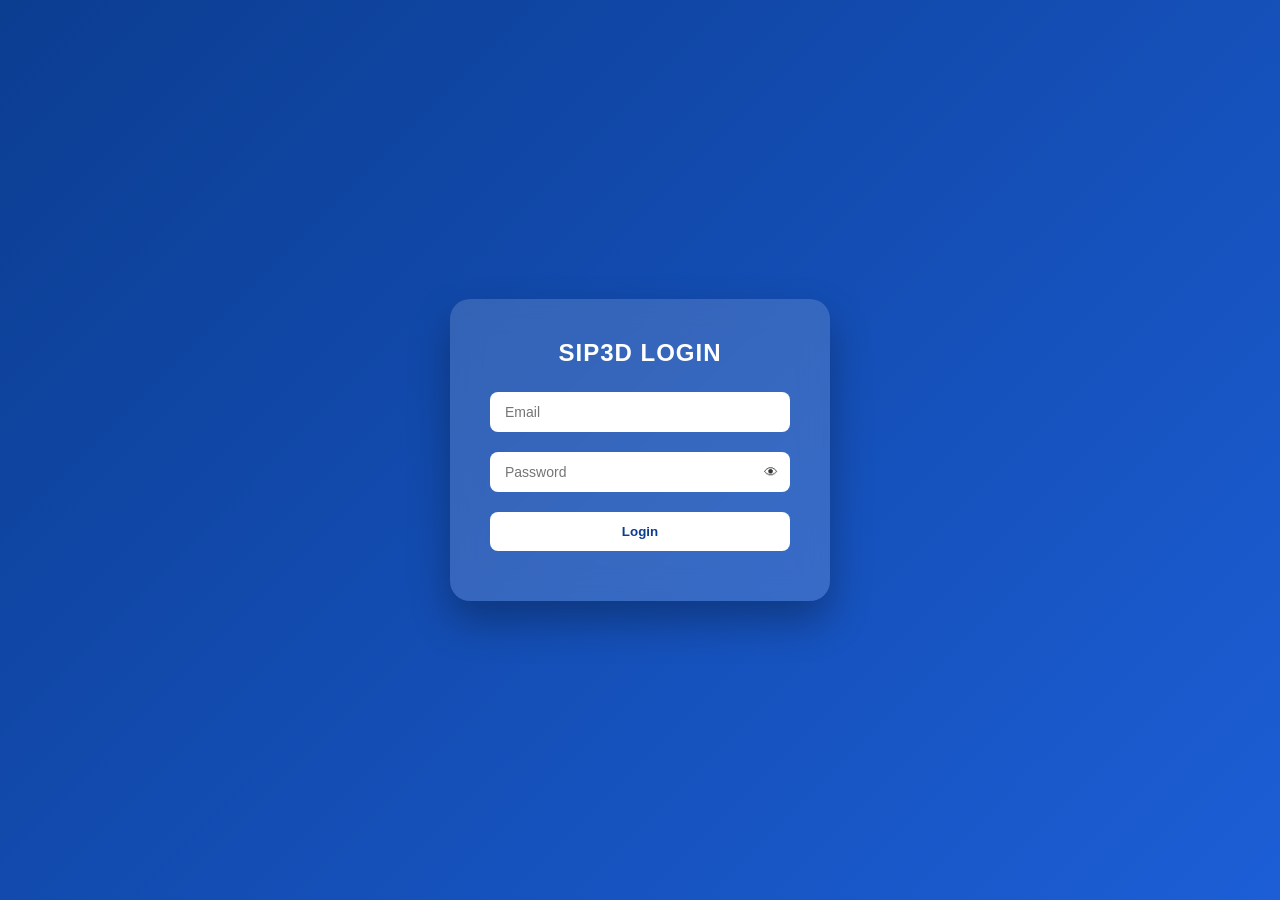
==== dokumen.html @ a33a57d1 "Add files via upload" ====
<!DOCTYPE html>

<html lang="id">
<head>
<meta charset="UTF-8">
<meta name="viewport" content="width=device-width, initial-scale=1.0">
<title>Dokumen Perda - SIP3D</title>

<link rel="stylesheet" href="https://cdnjs.cloudflare.com/ajax/libs/font-awesome/6.5.0/css/all.min.css">
<link rel="stylesheet" href="css/layout.css">
<link rel="stylesheet" href="css/theme.css">
<link rel="stylesheet" href="css/dokumen.css">
<link rel="icon" type="image/png" href="logo.png">
</head>

<body>

<script src="auth.js"></script>

<div class="overlay" id="overlay" onclick="closeSidebarMobile()"></div>

<div class="container">

  <aside class="sidebar">
    <div class="logo-section">
      <img src="logo.png">
      <h2 class="logo-text">SIP3D</h2>
    </div>

<ul>
  <li><a href="index.html"><i class="fas fa-chart-line"></i><span>Dashboard</span></a></li>
  <li><a href="kegiatan.html"><i class="fas fa-list"></i><span>Data Kegiatan</span></a></li>
  <li><a href="input.html"><i class="fas fa-plus-circle"></i><span>Input Kegiatan</span></a></li>
  <li class="active"><a href="dokumen.html"><i class="fas fa-folder-open"></i><span>Dokumen Perda</span></a></li>
</ul>

  </aside>

  <main class="main-content page-wrapper">

<div class="topbar">
  <button class="toggle-btn" onclick="toggleSidebar()">
    <i class="fas fa-bars"></i>
  </button>

  <h1>Dokumen Peraturan Daerah</h1>

  <div class="profile-dropdown">
    <div class="profile-trigger" onclick="toggleProfile(event)">
      <i class="fas fa-user-circle"></i>
      <span id="loggedUser"></span>
      <i class="fas fa-chevron-down"></i>
    </div>

    <div class="profile-menu" id="profileMenu">
      <a href="#" onclick="logout()">
        <i class="fas fa-sign-out-alt"></i> Logout
      </a>
    </div>
  </div>
</div>

<!-- FILTER -->
<div class="dokumen-filter">
  <input type="text" id="searchPerda" placeholder="Cari nama perda / nomor..." />
  <select id="filterTahun">
    <option value="">Semua Tahun</option>
  </select>
</div>

<!-- GRID LIST -->
<div class="dokumen-grid" id="dokumenGrid"></div>

  </main>
</div>

<script src="layout.js"></script>

<script>

const API_URL = "https://script.google.com/macros/s/AKfycbziTjfC3Sh0jor3rLIeUkseqQ6EUIfNjDorS8WQsSuiVsbgH27N0VyO822ezRlz_X-RQw/exec?mode=get_perda";

let DATA_PERDA = [];
let filteredData = [];

function showSkeleton(){

  const grid = document.getElementById("dokumenGrid");
  grid.innerHTML = "";

  for(let i=0;i<6;i++){
    grid.innerHTML += `
      <div class="skeleton-card">
        <div class="skeleton icon"></div>
        <div class="skeleton title"></div>
        <div class="skeleton text"></div>
        <div class="skeleton button"></div>
      </div>
    `;
  }
}

async function loadPerda() {

  showSkeleton(); // 🔥 TARUH DI SINI

  try {
    const response = await fetch(API_URL);
    DATA_PERDA = await response.json();
    filteredData = [...DATA_PERDA];

    initFilter();
    renderPerda(DATA_PERDA);

  } catch (error) {
    console.error("Gagal load perda:", error);
  }
}
document.addEventListener("DOMContentLoaded", () => {
  loadPerda();
});

function renderPerda(data){

  const grid = document.getElementById("dokumenGrid");
  grid.innerHTML = "";

  // ===== EMPTY STATE =====
  if (data.length === 0) {
    grid.innerHTML = `
      <div class="empty-state">
        <i class="fas fa-folder-open"></i>
        <h3>Tidak ditemukan</h3>
        <p>Data perda tidak sesuai dengan pencarian kamu.</p>
      </div>
    `;
    return;
  }

  data.forEach((perda)=>{
    grid.innerHTML += `
      <div class="dokumen-card">
        <div class="dokumen-icon">
  <svg width="60" height="60" viewBox="0 0 24 24" fill="#dc2626">
    <path d="M6 2h7l5 5v15a2 2 0 0 1-2 2H6a2 2 0 0 1-2-2V4a2 2 0 0 1 2-2z"/>
  </svg>
</div>
        <h3>${perda.judul}</h3>
        <p>Perda No ${perda.nomor} Tahun ${perda.tahun}</p>
        <span class="badge">${perda.kategori}</span>
        <a href="${perda.file}" target="_blank" class="btn-lihat">
          Lihat Dokumen
        </a>
      </div>
    `;
  });

  const cards = document.querySelectorAll(".dokumen-card");
  cards.forEach((card, i) => {
    setTimeout(() => {
      card.classList.add("show");
    }, i * 50);
  });
}

function initFilter(){

const tahunSet = new Set();
DATA_PERDA.forEach(p=>tahunSet.add(p.tahun));

const select = document.getElementById("filterTahun");

[...tahunSet].sort().forEach(t=>{
select.innerHTML += `<option value="${t}">${t}</option>`;
});

document.getElementById("searchPerda")
.addEventListener("input",applyFilter);

select.addEventListener("change",applyFilter);

}

function applyFilter(){

  const search = document.getElementById("searchPerda")
                 .value
                 .toLowerCase()
                 .trim();   // 🔥 penting

  const tahun = document.getElementById("filterTahun").value;

  filteredData = DATA_PERDA.filter(p=>{

    const matchSearch =
      search === "" ||   // kalau kosong tampil semua
      p.judul.toLowerCase().includes(search) ||
      String(p.nomor).includes(search);

    const matchTahun =
      tahun === "" || p.tahun === tahun;

    return matchSearch && matchTahun;

  });

  renderPerda(filteredData);
}

</script>

</body>
</html>
---- css/layout.css ----
/* ============================= */
/* GLOBAL RESET */
/* ============================= */
* {
  margin: 0;
  padding: 0;
  box-sizing: border-box;
  font-family: 'Inter', 'Segoe UI', sans-serif;
}

html, body {
  height: 100%;
}

body {
  background: #f1f4f9;
  color: #2c3e50;
  overflow-x: hidden;
}

/* ============================= */
/* LAYOUT CONTAINER */
/* ============================= */
.container {
  display: flex;
  min-height: 100vh;
}

/* ============================= */
/* SIDEBAR */
/* ============================= */
.sidebar {
  position: fixed;
  top: 0;
  left: 0;
  height: 100vh;
  width: 260px;
  color: #fff;
  padding: 30px 20px;
  display: flex;
  flex-direction: column;
  overflow: hidden;

  transition: width 0.35s cubic-bezier(.4,0,.2,1);
}

/* Collapse */
body.sidebar-collapsed .sidebar {
  width: 85px;
}

/* ============================= */
/* LOGO */
/* ============================= */
.logo-section {
  text-align: center;
  margin-bottom: 40px;
}

.logo-section img {
  width: 60px;
  margin-bottom: 10px;
}

.logo-text {
  white-space: nowrap;
  transition: opacity 0.25s ease, transform 0.25s ease;
}

body.sidebar-collapsed .logo-text {
  opacity: 0;
  transform: translateX(-10px);
}

/* ============================= */
/* MENU */
/* ============================= */
.sidebar ul {
  list-style: none;
  flex: 1;
}

.sidebar ul li {
  margin-bottom: 12px;
}

.sidebar ul li a {
  text-decoration: none;
  color: white;
  padding: 12px 15px;
  display: flex;
  align-items: center;
  gap: 15px;
  border-radius: 10px;
  white-space: nowrap;
  transition: background 0.3s ease;
}

.sidebar ul li.active a,
.sidebar ul li a:hover {
  background: rgba(255,255,255,0.15);
}

.sidebar ul li a i {
  width: 20px;
  min-width: 20px;
  text-align: center;
}

.sidebar ul li a span {
  transition: opacity 0.25s ease, transform 0.25s ease;
}

body.sidebar-collapsed .sidebar ul li a span {
  opacity: 0;
  transform: translateX(-10px);
}

/* ============================= */
/* MAIN CONTENT */
/* ============================= */
.main-content {
  margin-left: 260px;
  width: 100%;
  padding: 40px;
  min-height: 100vh;
  transition: margin-left 0.35s cubic-bezier(.4,0,.2,1);
}

body.sidebar-collapsed .main-content {
  margin-left: 85px;
}

/* ============================= */
/* TOPBAR */
/* ============================= */
.topbar {
  display: flex;
  align-items: center;
  justify-content: space-between; /* penting */
  gap: 20px;
  position: relative;
  z-index: 10;
}

.topbar h1 {
  font-size: 26px;
  font-weight: 600;
  color: #0b3d91;
}

.toggle-btn {
  background: #fff;
  border: none;
  padding: 10px 15px;
  border-radius: 10px;
  cursor: pointer;
  box-shadow: 0 4px 12px rgba(0,0,0,0.08);
  transition: transform 0.2s ease;
}

.toggle-btn:hover {
  transform: scale(1.05);
}

/* ================= MODERN ENHANCEMENT ================= */

.main-content {
  background: var(--bg-main);
}

.card,
.form-card,
.table-container,
.chart-container {
  background: var(--bg-card);
  border-radius: var(--radius);
  box-shadow: var(--shadow-soft);
  transition: var(--transition);
}

.card:hover,
.table-container:hover,
.chart-container:hover {
  box-shadow: var(--shadow-hover);
  transform: translateY(-4px);
}

.topbar {
  background: white;
  padding: 20px 25px;
  border-radius: var(--radius);
  box-shadow: var(--shadow-soft);
}

.topbar h1 {
  color: var(--primary-dark);
  font-weight: 600;
}

button {
  border-radius: 10px;
  transition: var(--transition);
}

button:hover {
  transform: translateY(-2px);
}

.sidebar {
  box-shadow: 5px 0 30px rgba(0,0,0,0.15);
}

.sidebar {
  backdrop-filter: blur(20px);
  background: linear-gradient(180deg,#4f46e5,#312e81);
}

.sidebar ul li a {
  position: relative;
  overflow: hidden;
}

.sidebar ul li a::before {
  content:"";
  position:absolute;
  left:0;
  top:0;
  height:100%;
  width:4px;
  background: var(--accent);
  transform: scaleY(0);
  transition: var(--transition);
}

.sidebar ul li.active a::before,
.sidebar ul li a:hover::before {
  transform: scaleY(1);
}

.sidebar ul li a {
  font-weight: 500;
}

.sidebar ul li.active a {
  background: rgba(255,255,255,0.2);
}

.topbar {
  backdrop-filter: blur(20px);
  background: var(--bg-glass);
  border: 1px solid rgba(255,255,255,0.4);
  box-shadow: var(--shadow-soft);
  border-radius: var(--radius-lg);
}

body {
  animation: fadePage 0.5s ease;
}

@keyframes fadePage {
  from { opacity:0; transform:translateY(10px); }
  to { opacity:1; transform:translateY(0); }
}

/* ===== PAGE TRANSITION ===== */
.page-wrapper {
  animation: pageFade 0.4s ease;
}

@keyframes pageFade {
  from {
    opacity: 0;
    transform: translateY(10px);
  }
  to {
    opacity: 1;
    transform: translateY(0);
  }
}

/* ===== PROFILE DROPDOWN ===== */
.profile-dropdown {
  margin-left: auto;
  position: relative;
}

.profile-trigger {
  display: flex;
  align-items: center;
  gap: 8px;
  background: white;
  padding: 8px 14px;
  border-radius: 10px;
  cursor: pointer;
  box-shadow: var(--shadow-soft);
  transition: var(--transition);
}

.profile-trigger:hover {
  transform: translateY(-2px);
}

.profile-menu {
  position: absolute;      /* BALIK ke absolute */
  top: 110%;               /* tepat di bawah tombol */
  right: 0;
  width: 170px;

  background: white;
  border-radius: 14px;
  box-shadow: 0 25px 70px rgba(0,0,0,0.25);
  padding: 10px 0;

  opacity: 0;
  visibility: hidden;
  transform: translateY(10px);
  transition: 0.25s ease;
  z-index: 999;
}

.profile-menu.active {
  opacity: 1;
  visibility: visible;
  transform: translateY(0);
}

.profile-menu a {
  display: flex;
  align-items: center;
  gap: 10px;
  padding: 10px 15px;
  text-decoration: none;
  color: #2c3e50;
  font-size: 14px;
}

.profile-menu a:hover {
  background: #f4f6fb;
}

.profile-menu .divider {
  height: 1px;
  background: #eee;
  margin: 8px 0;
}

/* ============================= */
/* MOBILE RESPONSIVE */
/* ============================= */
@media (max-width: 992px) {

  .sidebar {
    transform: translateX(-100%);
    position: fixed;
    z-index: 9999;
  }

  body.sidebar-open .sidebar {
    transform: translateX(0);
  }

  .overlay {
    position: fixed;
    inset: 0;
    background: rgba(0,0,0,0.4);
    backdrop-filter: blur(4px);
    display: none;
    z-index: 9998;
  }

  body.sidebar-open .overlay {
    display: block;
  }

  .main-content {
    margin-left: 0 !important;
    padding: 20px;
  }

}

@media (max-width: 768px) {

  .topbar {
    padding: 15px;
  }

  .topbar h1 {
    font-size: 18px;
  }

  .profile-trigger span {
    display: none; /* sembunyikan nama user di HP */
  }

}

/* ============================= */
/* MOBILE BOTTOM NAV */
/* ============================= */
.mobile-nav {
  position: fixed;
  bottom: 0;
  left: 0;
  width: 100%;
  height: 65px;
  background: white;
  display: none;
  justify-content: space-around;
  align-items: center;
  box-shadow: 0 -5px 25px rgba(0,0,0,0.1);
  z-index: 9999;
}

.mobile-nav a {
  text-decoration: none;
  color: #64748b;
  display: flex;
  flex-direction: column;
  align-items: center;
  font-size: 12px;
  transition: 0.2s ease;
}

.mobile-nav a i {
  font-size: 18px;
  margin-bottom: 4px;
}

.mobile-nav a.active {
  color: var(--primary);
}

@media (max-width: 992px) {
  .mobile-nav {
    display: flex;
  }

  .sidebar {
    display: none;
  }

  .main-content {
    margin-left: 0 !important;
    padding-bottom: 90px; /* space untuk nav */
  }
}

.fab {
  position: fixed;
  bottom: 90px;
  right: 20px;
  width: 55px;
  height: 55px;
  background: linear-gradient(135deg,var(--primary),var(--primary-dark));
  color: white;
  border-radius: 50%;
  display: none;
  align-items: center;
  justify-content: center;
  font-size: 20px;
  box-shadow: 0 10px 30px rgba(0,0,0,0.3);
  z-index: 9999;
  transition: 0.2s ease;
}

.fab:hover {
  transform: scale(1.1);
}

@media (max-width: 992px) {
  .fab {
    display: flex;
  }
}
---- css/theme.css ----
:root {
  --primary: #4f46e5;
  --primary-dark: #312e81;
  --accent: #22d3ee;

  --bg-main: #f8fafc;
  --bg-glass: rgba(255,255,255,0.6);

  --text-main: #0f172a;
  --text-light: #64748b;

  --radius: 18px;
  --radius-lg: 24px;

  --shadow-soft: 0 10px 40px rgba(0,0,0,0.08);
  --shadow-strong: 0 20px 60px rgba(0,0,0,0.12);

  --transition: all 0.35s cubic-bezier(.4,0,.2,1);
}

body {
  background: linear-gradient(135deg,#eef2ff,#f8fafc);
  color: var(--text-main);
}
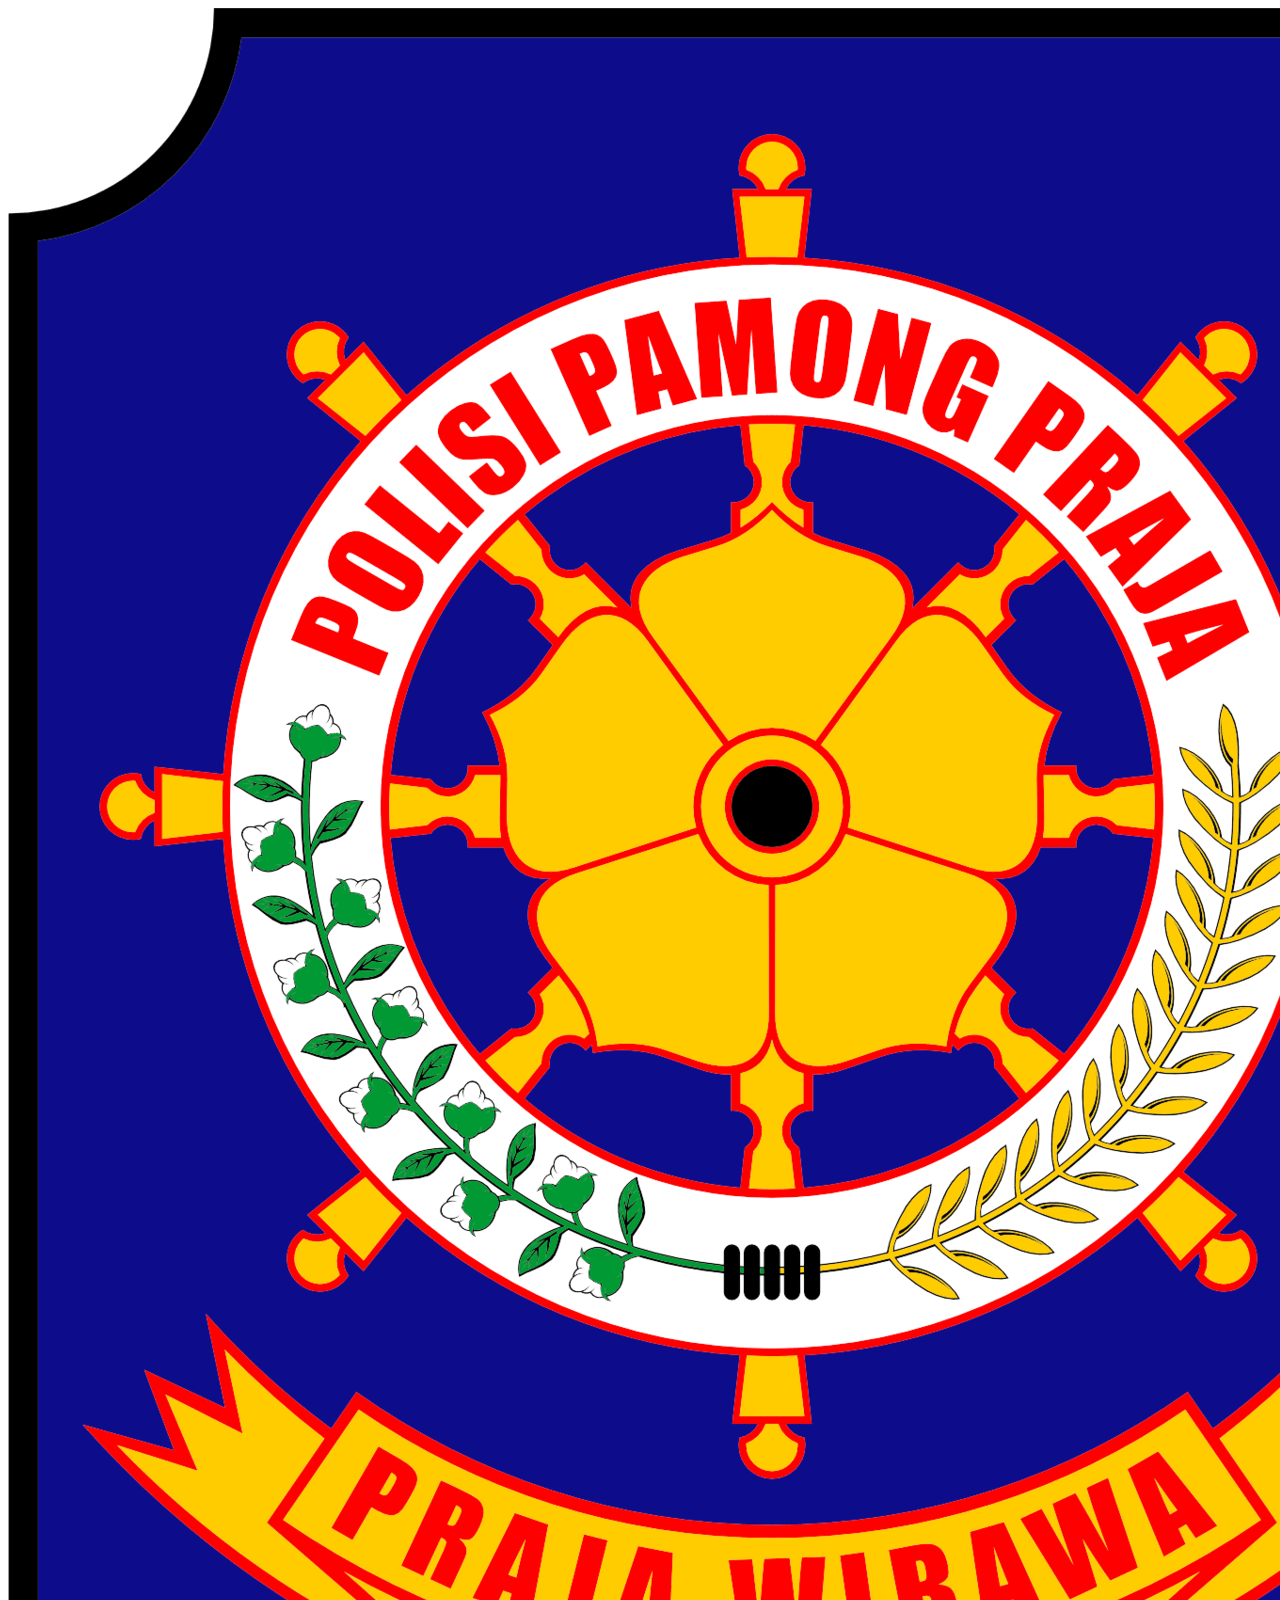
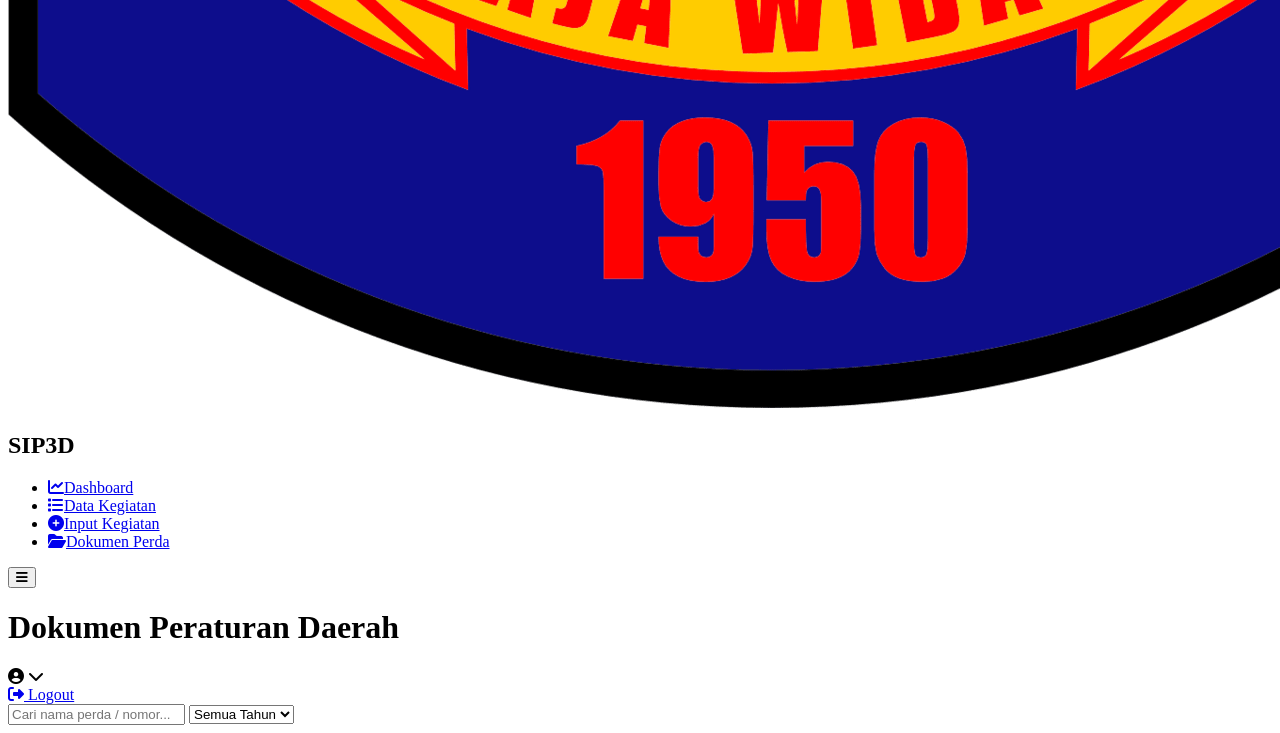
==== commit 0c78e006: "Add files via upload" ====
--- a/dokumen.html
+++ b/dokumen.html
@@ -15,13 +15,13 @@
 
 <body>
 
-<script src="auth.js"></script>
+<script src="js/auth.js"></script>
 
 <div class="overlay" id="overlay" onclick="closeSidebarMobile()"></div>
 
 <div class="container">
 
-  <aside class="sidebar">
+  <div id="sidebar">
     <div class="logo-section">
       <img src="logo.png">
       <h2 class="logo-text">SIP3D</h2>
@@ -34,11 +34,11 @@
   <li class="active"><a href="dokumen.html"><i class="fas fa-folder-open"></i><span>Dokumen Perda</span></a></li>
 </ul>
 
-  </aside>
+  </div>
 
   <main class="main-content page-wrapper">
 
-<div class="topbar">
+<div id="topbar">
   <button class="toggle-btn" onclick="toggleSidebar()">
     <i class="fas fa-bars"></i>
   </button>
@@ -74,8 +74,7 @@
   </main>
 </div>
 
-<script src="layout.js"></script>
-
+<div id="bottomnav"></div>
 <script>
 
 const API_URL = "https://script.google.com/macros/s/AKfycbziTjfC3Sh0jor3rLIeUkseqQ6EUIfNjDorS8WQsSuiVsbgH27N0VyO822ezRlz_X-RQw/exec?mode=get_perda";
@@ -207,7 +206,13 @@
   renderPerda(filteredData);
 }
 
+
 </script>
+
+
+<script src="js/layout.js"></script>
+<script src="js/loader.js"></script>
+<script src="js/script.js"></script>
 
 </body>
 </html>
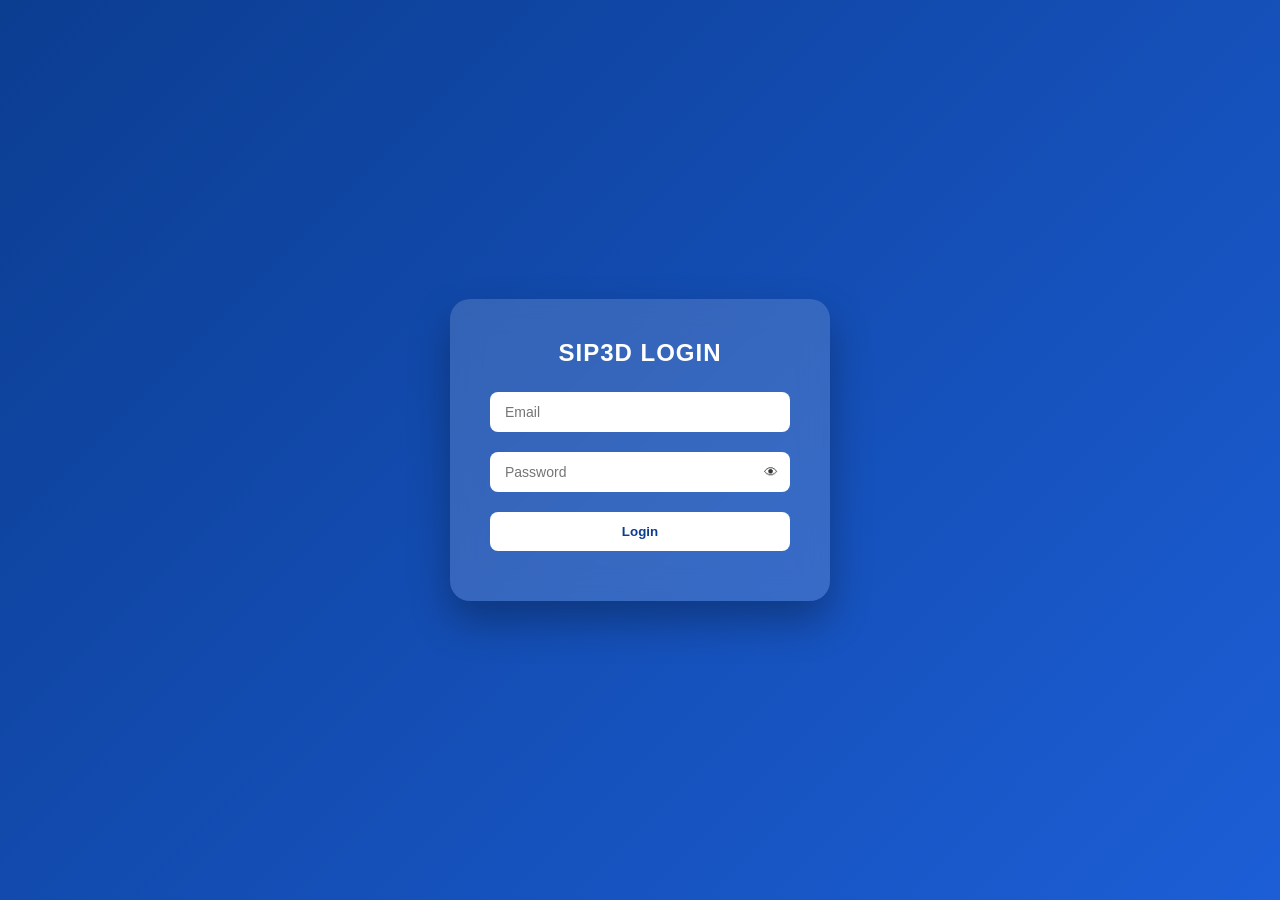
==== commit 60f9850c: "fix login system SIP3D" ====
--- a/dokumen.html
+++ b/dokumen.html
@@ -1,218 +1,218 @@
-<!DOCTYPE html>
-
-<html lang="id">
-<head>
-<meta charset="UTF-8">
-<meta name="viewport" content="width=device-width, initial-scale=1.0">
-<title>Dokumen Perda - SIP3D</title>
-
-<link rel="stylesheet" href="https://cdnjs.cloudflare.com/ajax/libs/font-awesome/6.5.0/css/all.min.css">
-<link rel="stylesheet" href="css/layout.css">
-<link rel="stylesheet" href="css/theme.css">
-<link rel="stylesheet" href="css/dokumen.css">
-<link rel="icon" type="image/png" href="logo.png">
-</head>
-
-<body>
-
-<script src="js/auth.js"></script>
-
-<div class="overlay" id="overlay" onclick="closeSidebarMobile()"></div>
-
-<div class="container">
-
-  <div id="sidebar">
-    <div class="logo-section">
-      <img src="logo.png">
-      <h2 class="logo-text">SIP3D</h2>
-    </div>
-
-<ul>
-  <li><a href="index.html"><i class="fas fa-chart-line"></i><span>Dashboard</span></a></li>
-  <li><a href="kegiatan.html"><i class="fas fa-list"></i><span>Data Kegiatan</span></a></li>
-  <li><a href="input.html"><i class="fas fa-plus-circle"></i><span>Input Kegiatan</span></a></li>
-  <li class="active"><a href="dokumen.html"><i class="fas fa-folder-open"></i><span>Dokumen Perda</span></a></li>
-</ul>
-
-  </div>
-
-  <main class="main-content page-wrapper">
-
-<div id="topbar">
-  <button class="toggle-btn" onclick="toggleSidebar()">
-    <i class="fas fa-bars"></i>
-  </button>
-
-  <h1>Dokumen Peraturan Daerah</h1>
-
-  <div class="profile-dropdown">
-    <div class="profile-trigger" onclick="toggleProfile(event)">
-      <i class="fas fa-user-circle"></i>
-      <span id="loggedUser"></span>
-      <i class="fas fa-chevron-down"></i>
-    </div>
-
-    <div class="profile-menu" id="profileMenu">
-      <a href="#" onclick="logout()">
-        <i class="fas fa-sign-out-alt"></i> Logout
-      </a>
-    </div>
-  </div>
-</div>
-
-<!-- FILTER -->
-<div class="dokumen-filter">
-  <input type="text" id="searchPerda" placeholder="Cari nama perda / nomor..." />
-  <select id="filterTahun">
-    <option value="">Semua Tahun</option>
-  </select>
-</div>
-
-<!-- GRID LIST -->
-<div class="dokumen-grid" id="dokumenGrid"></div>
-
-  </main>
-</div>
-
-<div id="bottomnav"></div>
-<script>
-
-const API_URL = "https://script.google.com/macros/s/AKfycbziTjfC3Sh0jor3rLIeUkseqQ6EUIfNjDorS8WQsSuiVsbgH27N0VyO822ezRlz_X-RQw/exec?mode=get_perda";
-
-let DATA_PERDA = [];
-let filteredData = [];
-
-function showSkeleton(){
-
-  const grid = document.getElementById("dokumenGrid");
-  grid.innerHTML = "";
-
-  for(let i=0;i<6;i++){
-    grid.innerHTML += `
-      <div class="skeleton-card">
-        <div class="skeleton icon"></div>
-        <div class="skeleton title"></div>
-        <div class="skeleton text"></div>
-        <div class="skeleton button"></div>
-      </div>
-    `;
-  }
-}
-
-async function loadPerda() {
-
-  showSkeleton(); // 🔥 TARUH DI SINI
-
-  try {
-    const response = await fetch(API_URL);
-    DATA_PERDA = await response.json();
-    filteredData = [...DATA_PERDA];
-
-    initFilter();
-    renderPerda(DATA_PERDA);
-
-  } catch (error) {
-    console.error("Gagal load perda:", error);
-  }
-}
-document.addEventListener("DOMContentLoaded", () => {
-  loadPerda();
-});
-
-function renderPerda(data){
-
-  const grid = document.getElementById("dokumenGrid");
-  grid.innerHTML = "";
-
-  // ===== EMPTY STATE =====
-  if (data.length === 0) {
-    grid.innerHTML = `
-      <div class="empty-state">
-        <i class="fas fa-folder-open"></i>
-        <h3>Tidak ditemukan</h3>
-        <p>Data perda tidak sesuai dengan pencarian kamu.</p>
-      </div>
-    `;
-    return;
-  }
-
-  data.forEach((perda)=>{
-    grid.innerHTML += `
-      <div class="dokumen-card">
-        <div class="dokumen-icon">
-  <svg width="60" height="60" viewBox="0 0 24 24" fill="#dc2626">
-    <path d="M6 2h7l5 5v15a2 2 0 0 1-2 2H6a2 2 0 0 1-2-2V4a2 2 0 0 1 2-2z"/>
-  </svg>
-</div>
-        <h3>${perda.judul}</h3>
-        <p>Perda No ${perda.nomor} Tahun ${perda.tahun}</p>
-        <span class="badge">${perda.kategori}</span>
-        <a href="${perda.file}" target="_blank" class="btn-lihat">
-          Lihat Dokumen
-        </a>
-      </div>
-    `;
-  });
-
-  const cards = document.querySelectorAll(".dokumen-card");
-  cards.forEach((card, i) => {
-    setTimeout(() => {
-      card.classList.add("show");
-    }, i * 50);
-  });
-}
-
-function initFilter(){
-
-const tahunSet = new Set();
-DATA_PERDA.forEach(p=>tahunSet.add(p.tahun));
-
-const select = document.getElementById("filterTahun");
-
-[...tahunSet].sort().forEach(t=>{
-select.innerHTML += `<option value="${t}">${t}</option>`;
-});
-
-document.getElementById("searchPerda")
-.addEventListener("input",applyFilter);
-
-select.addEventListener("change",applyFilter);
-
-}
-
-function applyFilter(){
-
-  const search = document.getElementById("searchPerda")
-                 .value
-                 .toLowerCase()
-                 .trim();   // 🔥 penting
-
-  const tahun = document.getElementById("filterTahun").value;
-
-  filteredData = DATA_PERDA.filter(p=>{
-
-    const matchSearch =
-      search === "" ||   // kalau kosong tampil semua
-      p.judul.toLowerCase().includes(search) ||
-      String(p.nomor).includes(search);
-
-    const matchTahun =
-      tahun === "" || p.tahun === tahun;
-
-    return matchSearch && matchTahun;
-
-  });
-
-  renderPerda(filteredData);
-}
-
-
-</script>
-
-
-<script src="js/layout.js"></script>
-<script src="js/loader.js"></script>
-<script src="js/script.js"></script>
-
-</body>
-</html>
+<!DOCTYPE html>
+
+<html lang="id">
+<head>
+<meta charset="UTF-8">
+<meta name="viewport" content="width=device-width, initial-scale=1.0">
+<title>Dokumen Perda - SIP3D</title>
+
+<link rel="stylesheet" href="https://cdnjs.cloudflare.com/ajax/libs/font-awesome/6.5.0/css/all.min.css">
+<link rel="stylesheet" href="css/layout.css">
+<link rel="stylesheet" href="css/theme.css">
+<link rel="stylesheet" href="css/dokumen.css">
+<link rel="icon" type="image/png" href="logo.png">
+</head>
+
+<body>
+
+<script src="js/auth.js"></script>
+
+<div class="overlay" id="overlay" onclick="closeSidebarMobile()"></div>
+
+<div class="container">
+
+  <div id="sidebar">
+    <div class="logo-section">
+      <img src="logo.png">
+      <h2 class="logo-text">SIP3D</h2>
+    </div>
+
+<ul>
+  <li><a href="index.html"><i class="fas fa-chart-line"></i><span>Dashboard</span></a></li>
+  <li><a href="kegiatan.html"><i class="fas fa-list"></i><span>Data Kegiatan</span></a></li>
+  <li><a href="input.html"><i class="fas fa-plus-circle"></i><span>Input Kegiatan</span></a></li>
+  <li class="active"><a href="dokumen.html"><i class="fas fa-folder-open"></i><span>Dokumen Perda</span></a></li>
+</ul>
+
+  </div>
+
+  <main class="main-content page-wrapper">
+
+<div id="topbar">
+  <button class="toggle-btn" onclick="toggleSidebar()">
+    <i class="fas fa-bars"></i>
+  </button>
+
+  <h1>Dokumen Peraturan Daerah</h1>
+
+  <div class="profile-dropdown">
+    <div class="profile-trigger" onclick="toggleProfile(event)">
+      <i class="fas fa-user-circle"></i>
+      <span id="loggedUser"></span>
+      <i class="fas fa-chevron-down"></i>
+    </div>
+
+    <div class="profile-menu" id="profileMenu">
+      <a href="#" onclick="logout()">
+        <i class="fas fa-sign-out-alt"></i> Logout
+      </a>
+    </div>
+  </div>
+</div>
+
+<!-- FILTER -->
+<div class="dokumen-filter">
+  <input type="text" id="searchPerda" placeholder="Cari nama perda / nomor..." />
+  <select id="filterTahun">
+    <option value="">Semua Tahun</option>
+  </select>
+</div>
+
+<!-- GRID LIST -->
+<div class="dokumen-grid" id="dokumenGrid"></div>
+
+  </main>
+</div>
+
+<div id="bottomnav"></div>
+<script>
+
+const API_URL = "https://script.google.com/macros/s/AKfycbziTjfC3Sh0jor3rLIeUkseqQ6EUIfNjDorS8WQsSuiVsbgH27N0VyO822ezRlz_X-RQw/exec?mode=get_perda";
+
+let DATA_PERDA = [];
+let filteredData = [];
+
+function showSkeleton(){
+
+  const grid = document.getElementById("dokumenGrid");
+  grid.innerHTML = "";
+
+  for(let i=0;i<6;i++){
+    grid.innerHTML += `
+      <div class="skeleton-card">
+        <div class="skeleton icon"></div>
+        <div class="skeleton title"></div>
+        <div class="skeleton text"></div>
+        <div class="skeleton button"></div>
+      </div>
+    `;
+  }
+}
+
+async function loadPerda() {
+
+  showSkeleton(); // 🔥 TARUH DI SINI
+
+  try {
+    const response = await fetch(API_URL);
+    DATA_PERDA = await response.json();
+    filteredData = [...DATA_PERDA];
+
+    initFilter();
+    renderPerda(DATA_PERDA);
+
+  } catch (error) {
+    console.error("Gagal load perda:", error);
+  }
+}
+document.addEventListener("DOMContentLoaded", () => {
+  loadPerda();
+});
+
+function renderPerda(data){
+
+  const grid = document.getElementById("dokumenGrid");
+  grid.innerHTML = "";
+
+  // ===== EMPTY STATE =====
+  if (data.length === 0) {
+    grid.innerHTML = `
+      <div class="empty-state">
+        <i class="fas fa-folder-open"></i>
+        <h3>Tidak ditemukan</h3>
+        <p>Data perda tidak sesuai dengan pencarian kamu.</p>
+      </div>
+    `;
+    return;
+  }
+
+  data.forEach((perda)=>{
+    grid.innerHTML += `
+      <div class="dokumen-card">
+        <div class="dokumen-icon">
+  <svg width="60" height="60" viewBox="0 0 24 24" fill="#dc2626">
+    <path d="M6 2h7l5 5v15a2 2 0 0 1-2 2H6a2 2 0 0 1-2-2V4a2 2 0 0 1 2-2z"/>
+  </svg>
+</div>
+        <h3>${perda.judul}</h3>
+        <p>Perda No ${perda.nomor} Tahun ${perda.tahun}</p>
+        <span class="badge">${perda.kategori}</span>
+        <a href="${perda.file}" target="_blank" class="btn-lihat">
+          Lihat Dokumen
+        </a>
+      </div>
+    `;
+  });
+
+  const cards = document.querySelectorAll(".dokumen-card");
+  cards.forEach((card, i) => {
+    setTimeout(() => {
+      card.classList.add("show");
+    }, i * 50);
+  });
+}
+
+function initFilter(){
+
+const tahunSet = new Set();
+DATA_PERDA.forEach(p=>tahunSet.add(p.tahun));
+
+const select = document.getElementById("filterTahun");
+
+[...tahunSet].sort().forEach(t=>{
+select.innerHTML += `<option value="${t}">${t}</option>`;
+});
+
+document.getElementById("searchPerda")
+.addEventListener("input",applyFilter);
+
+select.addEventListener("change",applyFilter);
+
+}
+
+function applyFilter(){
+
+  const search = document.getElementById("searchPerda")
+                 .value
+                 .toLowerCase()
+                 .trim();   // 🔥 penting
+
+  const tahun = document.getElementById("filterTahun").value;
+
+  filteredData = DATA_PERDA.filter(p=>{
+
+    const matchSearch =
+      search === "" ||   // kalau kosong tampil semua
+      p.judul.toLowerCase().includes(search) ||
+      String(p.nomor).includes(search);
+
+    const matchTahun =
+      tahun === "" || p.tahun === tahun;
+
+    return matchSearch && matchTahun;
+
+  });
+
+  renderPerda(filteredData);
+}
+
+
+</script>
+
+
+<script src="js/layout.js"></script>
+<script src="js/loader.js"></script>
+<script src="js/script.js"></script>
+
+</body>
+</html>
--- a/css/layout.css
+++ b/css/layout.css
@@ -0,0 +1,619 @@
+/* ============================= */
+/* GLOBAL RESET */
+/* ============================= */
+* {
+  margin: 0;
+  padding: 0;
+  box-sizing: border-box;
+  font-family: 'Inter', 'Segoe UI', sans-serif;
+}
+
+html, body {
+  height: 100%;
+}
+
+body {
+  background: #f1f4f9;
+  color: #2c3e50;
+  overflow-x: hidden;
+}
+
+/* ============================= */
+/* LAYOUT CONTAINER */
+/* ============================= */
+.container {
+  display: flex;
+  min-height: 100vh;
+}
+
+/* ============================= */
+/* SIDEBAR */
+/* ============================= */
+.sidebar {
+  position: fixed;
+  top: 0;
+  left: 0;
+  height: 100vh;
+  width: 260px;
+  color: #fff;
+  padding: 30px 20px;
+  display: flex;
+  flex-direction: column;
+  overflow: hidden;
+
+  transition: width 0.35s cubic-bezier(.4,0,.2,1);
+}
+
+/* Collapse */
+body.sidebar-collapsed .sidebar {
+  width: 85px;
+}
+
+/* ============================= */
+/* LOGO */
+/* ============================= */
+.logo-section {
+  text-align: center;
+  margin-bottom: 40px;
+}
+
+.logo-section img {
+  width: 60px;
+  margin-bottom: 10px;
+}
+
+.logo-text {
+  white-space: nowrap;
+  transition: opacity 0.25s ease, transform 0.25s ease;
+}
+
+body.sidebar-collapsed .logo-text {
+  opacity: 0;
+  transform: translateX(-10px);
+}
+
+/* ============================= */
+/* MENU */
+/* ============================= */
+.sidebar ul {
+  list-style: none;
+  flex: 1;
+}
+
+.sidebar ul li {
+  margin-bottom: 12px;
+}
+
+.sidebar ul li a {
+  text-decoration: none;
+  color: white;
+  padding: 12px 15px;
+  display: flex;
+  align-items: center;
+  gap: 15px;
+  border-radius: 10px;
+  white-space: nowrap;
+  transition: background 0.3s ease;
+}
+
+.sidebar ul li.active a,
+.sidebar ul li a:hover {
+  background: rgba(255,255,255,0.15);
+}
+
+.sidebar ul li a i {
+  width: 20px;
+  min-width: 20px;
+  text-align: center;
+}
+
+.sidebar ul li a span {
+  transition: opacity 0.25s ease, transform 0.25s ease;
+}
+
+body.sidebar-collapsed .sidebar ul li a span {
+  opacity: 0;
+  transform: translateX(-10px);
+}
+
+/* ============================= */
+/* MAIN CONTENT */
+/* ============================= */
+.main-content {
+  margin-left: 260px;
+  width: 100%;
+  padding: 40px;
+  min-height: 100vh;
+  transition: margin-left 0.35s cubic-bezier(.4,0,.2,1);
+}
+
+body.sidebar-collapsed .main-content {
+  margin-left: 85px;
+}
+
+/* ============================= */
+/* TOPBAR */
+/* ============================= */
+.topbar {
+  display: flex;
+  align-items: center;
+  justify-content: space-between; /* penting */
+  gap: 20px;
+  position: relative;
+  z-index: 10;
+}
+
+.topbar h1 {
+  font-size: 26px;
+  font-weight: 600;
+  color: #0b3d91;
+}
+
+.toggle-btn {
+  background: #fff;
+  border: none;
+  padding: 10px 15px;
+  border-radius: 10px;
+  cursor: pointer;
+  box-shadow: 0 4px 12px rgba(0,0,0,0.08);
+  transition: transform 0.2s ease;
+}
+
+.toggle-btn:hover {
+  transform: scale(1.05);
+}
+
+/* ================= MODERN ENHANCEMENT ================= */
+
+.main-content {
+  background: var(--bg-main);
+}
+
+.card,
+.form-card,
+.table-container,
+.chart-container {
+  background: var(--bg-card);
+  border-radius: var(--radius);
+  box-shadow: var(--shadow-soft);
+  transition: var(--transition);
+}
+
+.card:hover,
+.table-container:hover,
+.chart-container:hover {
+  box-shadow: var(--shadow-hover);
+  transform: translateY(-4px);
+}
+
+.topbar {
+  background: white;
+  padding: 20px 25px;
+  border-radius: var(--radius);
+  box-shadow: var(--shadow-soft);
+}
+
+.topbar h1 {
+  color: var(--primary-dark);
+  font-weight: 600;
+}
+
+button {
+  border-radius: 10px;
+  transition: var(--transition);
+}
+
+button:hover {
+  transform: translateY(-2px);
+}
+
+.sidebar {
+  box-shadow: 5px 0 30px rgba(0,0,0,0.15);
+}
+
+.sidebar {
+  backdrop-filter: blur(20px);
+  background: linear-gradient(180deg,#4f46e5,#312e81);
+}
+
+.sidebar ul li a {
+  position: relative;
+  overflow: hidden;
+}
+
+.sidebar ul li a::before {
+  content:"";
+  position:absolute;
+  left:0;
+  top:0;
+  height:100%;
+  width:4px;
+  background: var(--accent);
+  transform: scaleY(0);
+  transition: var(--transition);
+}
+
+.sidebar ul li.active a::before,
+.sidebar ul li a:hover::before {
+  transform: scaleY(1);
+}
+
+.sidebar ul li a {
+  font-weight: 500;
+}
+
+.sidebar ul li.active a {
+  background: rgba(255,255,255,0.2);
+}
+
+.topbar {
+  backdrop-filter: blur(20px);
+  background: var(--bg-glass);
+  border: 1px solid rgba(255,255,255,0.4);
+  box-shadow: var(--shadow-soft);
+  border-radius: var(--radius-lg);
+}
+
+body {
+  animation: fadePage 0.5s ease;
+}
+
+@keyframes fadePage {
+  from { opacity:0; transform:translateY(10px); }
+  to { opacity:1; transform:translateY(0); }
+}
+
+/* ===== PAGE TRANSITION ===== */
+.page-wrapper {
+  animation: pageFade 0.4s ease;
+}
+
+@keyframes pageFade {
+  from {
+    opacity: 0;
+    transform: translateY(10px);
+  }
+  to {
+    opacity: 1;
+    transform: translateY(0);
+  }
+}
+
+/* ===== PROFILE DROPDOWN ===== */
+.profile-dropdown {
+  margin-left: auto;
+  position: relative;
+}
+
+.profile-trigger {
+  display: flex;
+  align-items: center;
+  gap: 8px;
+  background: white;
+  padding: 8px 14px;
+  border-radius: 10px;
+  cursor: pointer;
+  box-shadow: var(--shadow-soft);
+  transition: var(--transition);
+}
+
+.profile-trigger:hover {
+  transform: translateY(-2px);
+}
+
+.profile-menu {
+  position: absolute;      /* BALIK ke absolute */
+  top: 110%;               /* tepat di bawah tombol */
+  right: 0;
+  width: 170px;
+
+  background: white;
+  border-radius: 14px;
+  box-shadow: 0 25px 70px rgba(0,0,0,0.25);
+  padding: 10px 0;
+
+  opacity: 0;
+  visibility: hidden;
+  transform: translateY(10px);
+  transition: 0.25s ease;
+  z-index: 999;
+}
+
+.profile-menu.active {
+  opacity: 1;
+  visibility: visible;
+  transform: translateY(0);
+}
+
+.profile-menu a {
+  display: flex;
+  align-items: center;
+  gap: 10px;
+  padding: 10px 15px;
+  text-decoration: none;
+  color: #2c3e50;
+  font-size: 14px;
+}
+
+.profile-menu a:hover {
+  background: #f4f6fb;
+}
+
+.profile-menu .divider {
+  height: 1px;
+  background: #eee;
+  margin: 8px 0;
+}
+
+/* ============================= */
+/* MOBILE RESPONSIVE */
+/* ============================= */
+@media (max-width: 992px) {
+
+  .sidebar {
+    transform: translateX(-100%);
+    position: fixed;
+    z-index: 9999;
+  }
+
+  body.sidebar-open .sidebar {
+    transform: translateX(0);
+  }
+
+  .overlay{
+
+position:fixed;
+top:0;
+left:0;
+right:0;
+bottom:0;
+
+background:rgba(0,0,0,0.25);
+
+opacity:0;
+pointer-events:none;
+
+transition:0.3s;
+
+z-index:998;
+
+}
+
+body.sidebar-open .overlay{
+
+opacity:1;
+pointer-events:auto;
+
+}
+
+body.sidebar-open .overlay{
+
+opacity:1;
+pointer-events:auto;
+
+}
+
+body.sidebar-open .overlay{
+
+opacity:1;
+pointer-events:auto;
+
+}
+
+  body.sidebar-open .overlay {
+    display: block;
+  }
+
+  .main-content {
+    margin-left: 0 !important;
+    padding: 20px;
+  }
+
+}
+
+@media (max-width: 768px) {
+
+  .topbar {
+    padding: 15px;
+  }
+
+  .topbar h1 {
+    font-size: 18px;
+  }
+
+  .profile-trigger span {
+    display: none; /* sembunyikan nama user di HP */
+  }
+
+}
+
+/* ============================= */
+/* MOBILE BOTTOM NAV */
+/* ============================= */
+.mobile-nav {
+  position: fixed;
+  bottom: 0;
+  left: 0;
+  width: 100%;
+  height: 65px;
+  background: white;
+  display: none;
+  justify-content: space-around;
+  align-items: center;
+  box-shadow: 0 -5px 25px rgba(0,0,0,0.1);
+  z-index: 9999;
+}
+
+.mobile-nav a {
+  text-decoration: none;
+  color: #64748b;
+  display: flex;
+  flex-direction: column;
+  align-items: center;
+  font-size: 12px;
+  transition: 0.2s ease;
+}
+
+.mobile-nav a i {
+  font-size: 18px;
+  margin-bottom: 4px;
+}
+
+.mobile-nav a.active {
+  color: var(--primary);
+}
+
+@media (max-width: 992px) {
+  .mobile-nav {
+    display: flex;
+  }
+
+  .sidebar {
+    display: none;
+  }
+
+  .main-content {
+    margin-left: 0 !important;
+    padding-bottom: 90px; /* space untuk nav */
+  }
+}
+
+.fab {
+  position: fixed;
+  bottom: 90px;
+  right: 20px;
+  width: 55px;
+  height: 55px;
+  background: linear-gradient(135deg,var(--primary),var(--primary-dark));
+  color: white;
+  border-radius: 50%;
+  display: none;
+  align-items: center;
+  justify-content: center;
+  font-size: 20px;
+  box-shadow: 0 10px 30px rgba(0,0,0,0.3);
+  z-index: 9999;
+  transition: 0.2s ease;
+}
+
+.fab:hover {
+  transform: scale(1.1);
+}
+
+@media (max-width: 992px) {
+  .fab {
+    display: flex;
+  }
+}
+
+.topbar{
+  position: relative;
+  z-index: 1001;
+}
+
+.toggle-btn{
+  position: relative;
+  z-index: 1002;
+}
+
+.bottom-nav{
+display:none;
+}
+
+@media (max-width:768px){
+
+.bottom-nav{
+display:flex;
+position:fixed;
+bottom:0;
+left:0;
+right:0;
+height:65px;
+background:white;
+border-top:1px solid #eee;
+justify-content:space-around;
+align-items:center;
+z-index:999;
+}
+
+.bottom-nav a{
+display:flex;
+flex-direction:column;
+align-items:center;
+font-size:12px;
+color:#555;
+text-decoration:none;
+}
+
+.bottom-nav i{
+font-size:18px;
+margin-bottom:2px;
+}
+
+}
+
+.topbar{
+position:relative;
+z-index:1001;
+}
+
+.toggle-btn{
+z-index:1002;
+}
+
+.topbar{
+position:relative;
+z-index:1001;
+}
+
+.sidebar{
+z-index:1000;
+}
+
+.chart-skeleton{
+
+width:100%;
+height:500px;
+
+display:flex;
+align-items:center;
+justify-content:center;
+
+background:linear-gradient(
+90deg,
+#e5e7eb 25%,
+#f3f4f6 50%,
+#e5e7eb 75%
+);
+
+background-size:200% 100%;
+animation:skeleton 1.2s infinite;
+
+border-radius:20px;
+
+}
+
+@keyframes skeleton{
+
+0%{background-position:-200% 0}
+100%{background-position:200% 0}
+
+}
+
+.sidebar ul li a{
+  transition: all .25s ease;
+}
+
+.sidebar ul li a:hover{
+  background: rgba(255,255,255,0.08);
+  transform: translateX(4px);
+}
+
+.sidebar ul li.active{
+  background: rgba(255,255,255,0.15);
+  border-left: 4px solid #ffffff;
+}
+
+.sidebar ul li.active a{
+  font-weight:600;
+}
--- a/css/theme.css
+++ b/css/theme.css
@@ -0,0 +1,24 @@
+:root {
+  --primary: #4f46e5;
+  --primary-dark: #312e81;
+  --accent: #22d3ee;
+
+  --bg-main: #f8fafc;
+  --bg-glass: rgba(255,255,255,0.6);
+
+  --text-main: #0f172a;
+  --text-light: #64748b;
+
+  --radius: 18px;
+  --radius-lg: 24px;
+
+  --shadow-soft: 0 10px 40px rgba(0,0,0,0.08);
+  --shadow-strong: 0 20px 60px rgba(0,0,0,0.12);
+
+  --transition: all 0.35s cubic-bezier(.4,0,.2,1);
+}
+
+body {
+  background: linear-gradient(135deg,#eef2ff,#f8fafc);
+  color: var(--text-main);
+}
--- a/css/dokumen.css
+++ b/css/dokumen.css
@@ -0,0 +1,254 @@
+body {
+  background: linear-gradient(135deg,#e0e7ff,#f1f5f9,#f8fafc);
+}
+
+.dokumen-filter{
+  display:flex;
+  gap:15px;
+  margin: 20px 0 40px 0;
+  padding: 20px 25px;
+  border-radius: 18px;
+
+  background: rgba(255,255,255,0.55);
+  backdrop-filter: blur(12px);
+  border: 1px solid rgba(255,255,255,0.4);
+
+  flex-wrap:wrap;
+}
+
+.dokumen-filter input,
+.dokumen-filter select{
+padding:10px 14px;
+border-radius:10px;
+border:1px solid #e2e8f0;
+background:#fff;
+}
+
+.dokumen-grid{
+  display:grid;
+  grid-template-columns:repeat(auto-fill,minmax(280px,1fr));
+  gap:30px;
+}
+
+.dokumen-card{
+  padding:30px 25px;
+  border-radius:20px;
+
+  background: rgba(255,255,255,0.55);
+  backdrop-filter: blur(20px);
+  -webkit-backdrop-filter: blur(20px);
+
+  border:1px solid rgba(255,255,255,0.4);
+  box-shadow: 0 15px 40px rgba(0,0,0,0.08);
+
+  display:flex;
+  flex-direction:column;
+  justify-content:space-between;
+  min-height:380px;
+
+  transition: all 0.35s cubic-bezier(.4,0,.2,1);
+  text-align: center;
+}
+
+.dokumen-card h3{
+  font-size:15px;
+  font-weight:600;
+  margin-bottom:8px;
+  line-height:1.4;
+
+  display:-webkit-box;
+  -webkit-line-clamp:3; /* maksimal 3 baris */
+  -webkit-box-orient:vertical;
+  overflow:hidden;
+}
+
+.dokumen-card:hover{
+  transform:translateY(-8px) scale(1.02);
+  box-shadow: 0 25px 60px rgba(79,70,229,0.25);
+  border:1px solid rgba(79,70,229,0.3);
+}
+
+.dokumen-card:hover .dokumen-icon i{
+  transform: scale(1.1);
+  transition: 0.3s ease;
+}
+
+.dokumen-icon{
+  font-size:70px;       /* lebih besar */
+  color:#dc2626;        /* merah khas PDF */
+  margin-bottom:20px;
+}
+
+.dokumen-icon i{
+  filter: drop-shadow(0 8px 15px rgba(220,38,38,0.3));
+}
+
+.dokumen-card h3{
+font-size:16px;
+margin-bottom:6px;
+}
+
+.badge{
+  display:inline-block;
+  margin-top:10px;
+  padding:6px 14px;
+  border-radius:999px;
+
+  background: rgba(79,70,229,0.15);
+  backdrop-filter: blur(8px);
+
+  color: var(--primary);
+  font-size:12px;
+  font-weight:500;
+}
+
+.btn-lihat{
+  margin-top:auto;
+  padding:12px;
+  border-radius:14px;
+
+  background: linear-gradient(135deg,#4f46e5,#312e81);
+  color:white;
+  font-weight:500;
+  letter-spacing:0.3px;
+
+  box-shadow: 0 8px 25px rgba(79,70,229,0.35);
+
+  transition: all 0.3s ease;
+}
+
+.btn-lihat:hover{
+  transform: translateY(-3px);
+  box-shadow: 0 15px 35px rgba(79,70,229,0.45);
+}
+
+/* ===== CARD ENTRY ANIMATION ===== */
+.dokumen-card{
+  opacity: 0;
+  transform: translateY(25px);
+}
+
+.dokumen-card.show{
+  animation: fadeUp 0.6s cubic-bezier(.4,0,.2,1) forwards;
+}
+
+@keyframes fadeUp{
+  to{
+    opacity: 1;
+    transform: translateY(0);
+  }
+}
+
+.topbar{
+  margin-bottom: 20px;
+}
+
+/* ===== EMPTY STATE ===== */
+.empty-state{
+  grid-column: 1 / -1;
+  text-align:center;
+  padding:60px 20px;
+
+  background: rgba(255,255,255,0.6);
+  backdrop-filter: blur(15px);
+  border-radius:20px;
+  border:1px solid rgba(255,255,255,0.4);
+}
+
+.empty-state i{
+  font-size:50px;
+  color: var(--primary);
+  margin-bottom:15px;
+}
+
+.empty-state h3{
+  font-size:18px;
+  margin-bottom:8px;
+}
+
+.empty-state p{
+  font-size:14px;
+  color: var(--text-light);
+}/* ===== EMPTY STATE ===== */
+.empty-state{
+  grid-column: 1 / -1;
+  text-align:center;
+  padding:60px 20px;
+
+  background: rgba(255,255,255,0.6);
+  backdrop-filter: blur(15px);
+  border-radius:20px;
+  border:1px solid rgba(255,255,255,0.4);
+}
+
+.empty-state i{
+  font-size:50px;
+  color: var(--primary);
+  margin-bottom:15px;
+}
+
+.empty-state h3{
+  font-size:18px;
+  margin-bottom:8px;
+}
+
+.empty-state p{
+  font-size:14px;
+  color: var(--text-light);
+}
+
+/* ===== SKELETON LOADING ===== */
+.skeleton-card{
+  padding:30px 25px;
+  border-radius:20px;
+  background: rgba(255,255,255,0.6);
+  backdrop-filter: blur(20px);
+  border:1px solid rgba(255,255,255,0.4);
+  min-height:380px;
+  display:flex;
+  flex-direction:column;
+  gap:15px;
+}
+
+.skeleton{
+  background: linear-gradient(
+    90deg,
+    #e5e7eb 25%,
+    #f3f4f6 50%,
+    #e5e7eb 75%
+  );
+  background-size:200% 100%;
+  animation: shimmer 1.2s infinite;
+  border-radius:8px;
+}
+
+.skeleton.icon{
+  width:60px;
+  height:60px;
+  border-radius:50%;
+  align-self:center;
+}
+
+.skeleton.title{
+  height:18px;
+  width:80%;
+  margin:0 auto;
+}
+
+.skeleton.text{
+  height:14px;
+  width:60%;
+  margin:0 auto;
+}
+
+.skeleton.button{
+  height:40px;
+  width:100%;
+  margin-top:auto;
+  border-radius:12px;
+}
+
+@keyframes shimmer{
+  0% { background-position:-200% 0; }
+  100% { background-position:200% 0; }
+}
